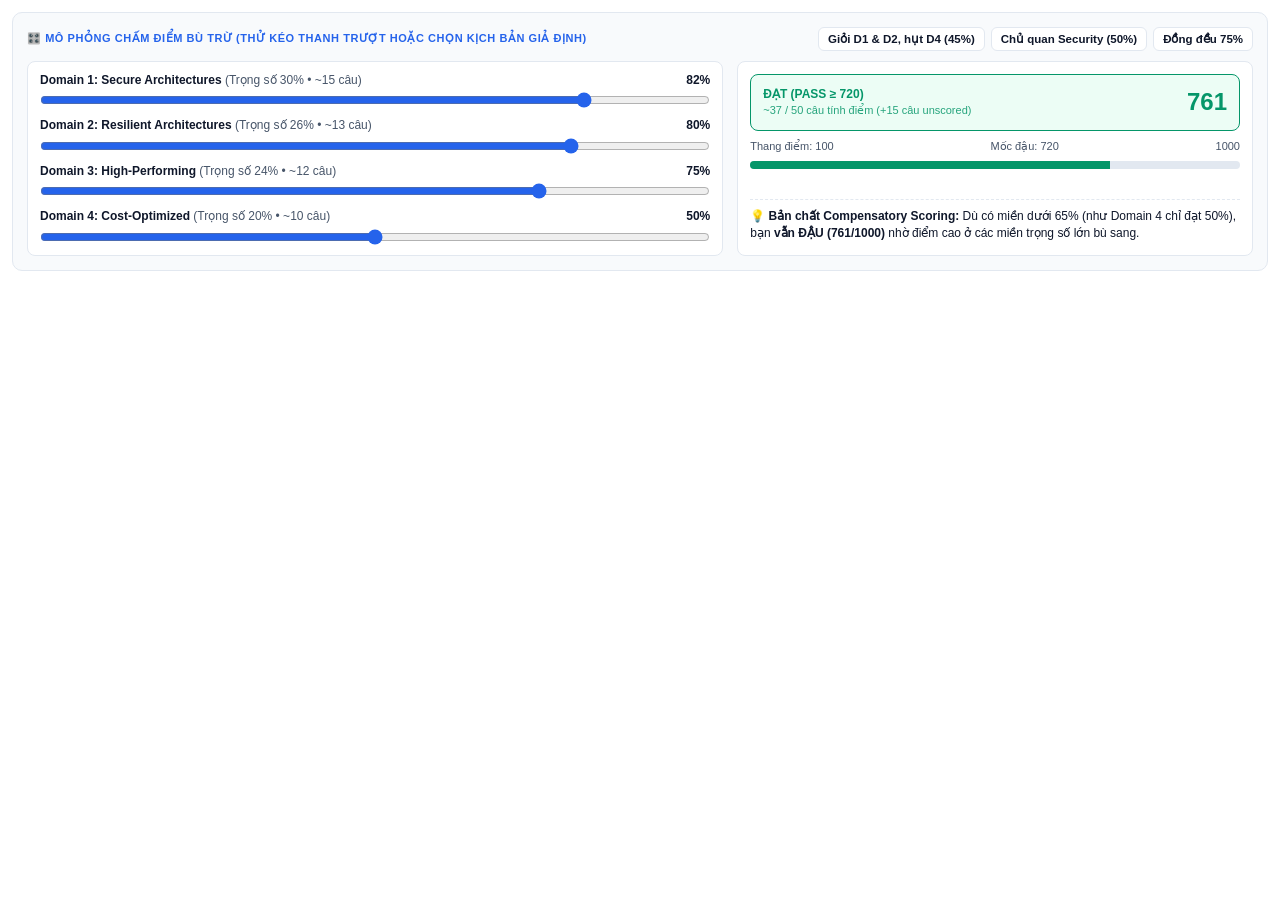
==== widgets/learning/aws-saa-c03/01-compensatory-scoring.html @ 6d4ff3fd "feat(widget): publish aws-saa-c03-01-compensatory-scoring (widgets/learning/aws-saa-c03/01-compensat" ====
﻿<!DOCTYPE html>
<html lang="vi">
<head>
  <meta charset="UTF-8" />
  <meta name="viewport" content="width=device-width, initial-scale=1.0" />
  <title>Mô phỏng Khám phá: Quy tắc Chấm điểm Bù trừ (Compensatory Scoring) SAA-C03</title>
  <link rel="stylesheet" href="../../../shared/notion-theme.css" />
  <style>
    :root {
      --bg: #ffffff;
      --surface: #f8fafc;
      --border: #e2e8f0;
      --text: #0f172a;
      --muted: #475569;
      --accent: #2563eb;
      --pass: #059669;
      --pass-bg: #ecfdf5;
      --fail: #dc2626;
      --fail-bg: #fef2f2;
    }
    @media (prefers-color-scheme: dark) {
      :root {
        --bg: #191919;
        --surface: #202020;
        --border: #2f2f2f;
        --text: #f1f5f9;
        --muted: #94a3b8;
        --accent: #60a5fa;
        --pass: #34d399;
        --pass-bg: rgba(16, 185, 129, 0.15);
        --fail: #f87171;
        --fail-bg: rgba(239, 68, 68, 0.15);
      }
    }
    * { box-sizing: border-box; margin: 0; padding: 0; }
    body {
      font-family: -apple-system, BlinkMacSystemFont, "Segoe UI", Roboto, sans-serif;
      background: var(--bg);
      color: var(--text);
      padding: 12px;
      line-height: 1.45;
    }
    .sim-card {
      border: 1px solid var(--border);
      border-radius: 10px;
      background: var(--surface);
      padding: 14px;
    }
    .top-bar {
      display: flex;
      justify-content: space-between;
      align-items: center;
      flex-wrap: wrap;
      gap: 8px;
      margin-bottom: 10px;
    }
    .eyebrow {
      font-size: 11px;
      font-weight: 700;
      text-transform: uppercase;
      letter-spacing: 0.05em;
      color: var(--accent);
    }
    .presets {
      display: flex;
      flex-wrap: wrap;
      gap: 6px;
    }
    .preset-btn {
      font-size: 11.5px;
      padding: 4px 9px;
      border-radius: 6px;
      border: 1px solid var(--border);
      background: var(--bg);
      color: var(--text);
      cursor: pointer;
      font-weight: 600;
    }
    .preset-btn:hover {
      border-color: var(--accent);
      color: var(--accent);
    }
    .grid {
      display: grid;
      grid-template-columns: 1.35fr 1fr;
      gap: 14px;
      align-items: stretch;
    }
    @media (max-width: 640px) {
      .grid { grid-template-columns: 1fr; }
    }
    .sliders-box {
      background: var(--bg);
      border: 1px solid var(--border);
      border-radius: 8px;
      padding: 10px 12px;
      display: flex;
      flex-direction: column;
      gap: 9px;
    }
    .domain-row {
      display: flex;
      flex-direction: column;
      gap: 3px;
    }
    .domain-label {
      display: flex;
      justify-content: space-between;
      font-size: 12px;
      font-weight: 600;
    }
    .domain-weight {
      color: var(--muted);
      font-weight: 500;
    }
    input[type="range"] {
      width: 100%;
      accent-color: var(--accent);
      cursor: pointer;
    }
    .result-box {
      background: var(--bg);
      border: 1px solid var(--border);
      border-radius: 8px;
      padding: 12px;
      display: flex;
      flex-direction: column;
      justify-content: space-between;
    }
    .score-banner {
      padding: 10px 12px;
      border-radius: 8px;
      display: flex;
      justify-content: space-between;
      align-items: center;
      margin-bottom: 8px;
    }
    .score-banner.pass {
      background: var(--pass-bg);
      border: 1px solid var(--pass);
      color: var(--pass);
    }
    .score-banner.fail {
      background: var(--fail-bg);
      border: 1px solid var(--fail);
      color: var(--fail);
    }
    .score-num {
      font-size: 24px;
      font-weight: 800;
    }
    .score-status {
      font-size: 12px;
      font-weight: 700;
      text-transform: uppercase;
    }
    .meter-track {
      height: 8px;
      background: var(--border);
      border-radius: 999px;
      position: relative;
      overflow: hidden;
      margin-bottom: 10px;
    }
    .meter-fill {
      height: 100%;
      transition: width 0.2s ease;
    }
    .threshold-note {
      font-size: 11px;
      color: var(--muted);
      margin-bottom: 6px;
      display: flex;
      justify-content: space-between;
    }
    .insight {
      font-size: 12px;
      color: var(--text);
      border-top: 1px dashed var(--border);
      padding-top: 8px;
    }
  </style>
</head>
<body>
  <div class="sim-card">
    <div class="top-bar">
      <span class="eyebrow">🎛️ Mô phỏng Chấm điểm Bù trừ (Thử kéo thanh trượt hoặc chọn kịch bản giả định)</span>
      <div class="presets">
        <button class="preset-btn" type="button" onclick="applyPreset(85, 82, 75, 45)">Giỏi D1 & D2, hụt D4 (45%)</button>
        <button class="preset-btn" type="button" onclick="applyPreset(50, 58, 85, 90)">Chủ quan Security (50%)</button>
        <button class="preset-btn" type="button" onclick="applyPreset(75, 75, 75, 75)">Đồng đều 75%</button>
      </div>
    </div>

    <div class="grid">
      <div class="sliders-box">
        <div class="domain-row">
          <div class="domain-label">
            <span>Domain 1: Secure Architectures <span class="domain-weight">(Trọng số 30% • ~15 câu)</span></span>
            <span id="val1">82%</span>
          </div>
          <input type="range" id="d1" min="0" max="100" value="82" oninput="updateScore()" />
        </div>
        <div class="domain-row">
          <div class="domain-label">
            <span>Domain 2: Resilient Architectures <span class="domain-weight">(Trọng số 26% • ~13 câu)</span></span>
            <span id="val2">80%</span>
          </div>
          <input type="range" id="d2" min="0" max="100" value="80" oninput="updateScore()" />
        </div>
        <div class="domain-row">
          <div class="domain-label">
            <span>Domain 3: High-Performing <span class="domain-weight">(Trọng số 24% • ~12 câu)</span></span>
            <span id="val3">75%</span>
          </div>
          <input type="range" id="d3" min="0" max="100" value="75" oninput="updateScore()" />
        </div>
        <div class="domain-row">
          <div class="domain-label">
            <span>Domain 4: Cost-Optimized <span class="domain-weight">(Trọng số 20% • ~10 câu)</span></span>
            <span id="val4">50%</span>
          </div>
          <input type="range" id="d4" min="0" max="100" value="50" oninput="updateScore()" />
        </div>
      </div>

      <div class="result-box">
        <div>
          <div class="score-banner pass" id="banner">
            <div>
              <div class="score-status" id="statusText">ĐẠT (PASS ≥ 720)</div>
              <div style="font-size:11px; opacity:0.85;" id="correctCount">~37 / 50 câu tính điểm (+15 câu khảo sát ẩn)</div>
            </div>
            <div class="score-num" id="scaledScore">759</div>
          </div>

          <div class="threshold-note">
            <span>Thang điểm: 100</span>
            <span>Mốc đậu: 720</span>
            <span>1000</span>
          </div>
          <div class="meter-track">
            <div class="meter-fill" id="meterFill" style="width: 75.9%; background: var(--pass);"></div>
          </div>
        </div>

        <div class="insight" id="insightText"></div>
      </div>
    </div>
  </div>

  <script>
    function applyPreset(v1, v2, v3, v4) {
      document.getElementById("d1").value = v1;
      document.getElementById("d2").value = v2;
      document.getElementById("d3").value = v3;
      document.getElementById("d4").value = v4;
      updateScore();
    }

    function updateScore() {
      const p1 = Number(document.getElementById("d1").value);
      const p2 = Number(document.getElementById("d2").value);
      const p3 = Number(document.getElementById("d3").value);
      const p4 = Number(document.getElementById("d4").value);

      document.getElementById("val1").textContent = p1 + "%";
      document.getElementById("val2").textContent = p2 + "%";
      document.getElementById("val3").textContent = p3 + "%";
      document.getElementById("val4").textContent = p4 + "%";

      const weightedPct = (p1 * 0.30) + (p2 * 0.26) + (p3 * 0.24) + (p4 * 0.20);
      const scaled = Math.round(100 + (weightedPct / 100) * 900);
      const approxCorrect = Math.round((weightedPct / 100) * 50);
      const passed = scaled >= 720;

      const banner = document.getElementById("banner");
      banner.className = "score-banner " + (passed ? "pass" : "fail");
      document.getElementById("scaledScore").textContent = scaled;
      document.getElementById("statusText").textContent = passed ? "ĐẠT (PASS ≥ 720)" : "CHƯA ĐẠT (< 720)";
      document.getElementById("correctCount").textContent = `~${approxCorrect} / 50 câu tính điểm (+15 câu unscored)`;

      const fill = document.getElementById("meterFill");
      fill.style.width = ((scaled - 100) / 900 * 100).toFixed(1) + "%";
      fill.style.background = passed ? "var(--pass)" : "var(--fail)";

      const insight = document.getElementById("insightText");
      if (passed && (p1 < 65 || p2 < 65 || p3 < 65 || p4 < 65)) {
        insight.innerHTML = `💡 <b>Bản chất Compensatory Scoring:</b> Dù có miền dưới 65% (như Domain 4 chỉ đạt ${p4}%), bạn <b>vẫn ĐẬU (${scaled}/1000)</b> nhờ điểm cao ở các miền trọng số lớn bù sang.`;
      } else if (!passed && (p3 >= 80 || p4 >= 80)) {
        insight.innerHTML = `⚠️ <b>Cảnh báo chiến thuật:</b> Dù làm tốt phần Hiệu năng/Chi phí, nhưng để mất điểm ở <b>Security (30%) & Resilience (26%)</b> khiến tổng điểm tụt xuống <b>${scaled}/1000</b>.`;
      } else if (passed) {
        insight.innerHTML = `✅ <b>An toàn vượt chuẩn:</b> Riêng 2 miền <b>Security + Resilience</b> đã đóng góp <b>${((p1*0.3 + p2*0.26)).toFixed(1)}%</b> trên tổng <b>${weightedPct.toFixed(1)}%</b> toàn bài.`;
      } else {
        insight.innerHTML = `🎯 Cần thêm khoảng <b>${Math.max(1, Math.ceil(((620/900)*100 - weightedPct)/2))} câu đúng</b> ở nhóm Security (Ch.04, 25–27) hoặc Resilience (Ch.08, 10, 17) để chạm mốc 720.`;
      }
    }

    updateScore();
  </script>
</body>
</html>
---- shared/notion-theme.css ----
/* 
 * Notion-Compatible Semantic Theme Tokens
 * Works seamlessly in:
 *   1. Notion /embed blocks (Light #FFFFFF & Dark #191919)
 *   2. Standalone Browser / GitHub Pages
 *   3. Antigravity <agent-embed> inline chat widgets
 */
html {
  --background: #f7f6f3;
  --content: #ffffff;
  --card: #ffffff;
  --sidebar: #f1f1ef;
  --border: #e3e2de;
  --foreground: #37352f;
  --muted-foreground: #787774;
  --placeholder: #9b9a97;
  --primary: #2383e2;
  --primary-foreground: #ffffff;
  --secondary: #f1f1ef;
  --secondary-foreground: #37352f;
  --accent: #e8f3fc;
  font-family: ui-sans-serif, -apple-system, BlinkMacSystemFont, "Segoe UI", Helvetica, Arial, sans-serif;
}

@media (prefers-color-scheme: dark) {
  html:not(.light) {
    --background: #191919;
    --content: #202020;
    --card: #202020;
    --sidebar: #191919;
    --border: #2f2f2f;
    --foreground: #ffffffcf;
    --muted-foreground: #9b9a97;
    --placeholder: #6e6e6e;
    --primary: #2383e2;
    --primary-foreground: #ffffff;
    --secondary: #2c2c2c;
    --secondary-foreground: #ffffffcf;
    --accent: #1d354d;
  }
}

html.dark {
  --background: #191919;
  --content: #202020;
  --card: #202020;
  --sidebar: #191919;
  --border: #2f2f2f;
  --foreground: #ffffffcf;
  --muted-foreground: #9b9a97;
  --placeholder: #6e6e6e;
  --primary: #2383e2;
  --primary-foreground: #ffffff;
  --secondary: #2c2c2c;
  --secondary-foreground: #ffffffcf;
  --accent: #1d354d;
}
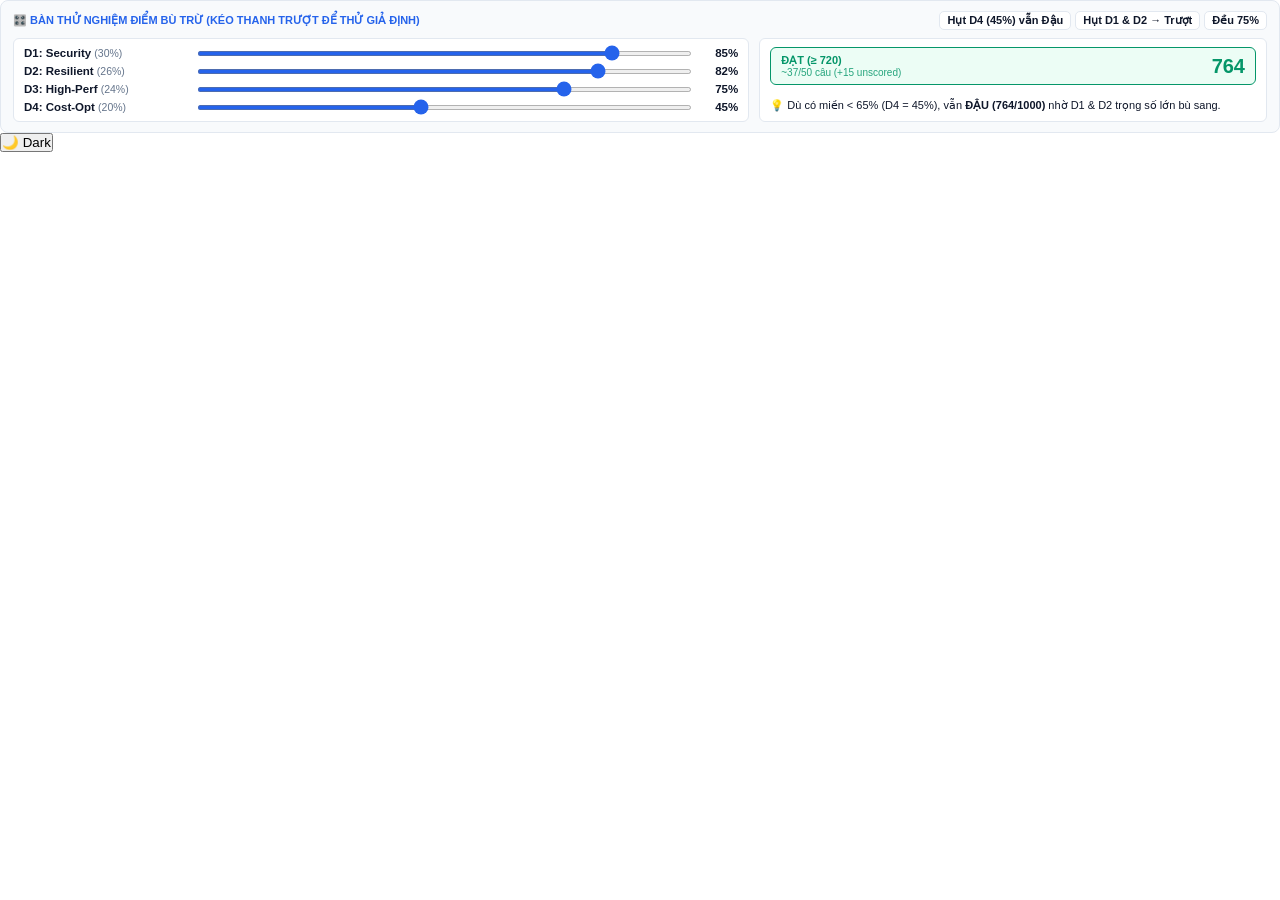
==== commit f19149b5: "feat(widget): publish aws-saa-c03-01-compensatory-scoring (widgets/learning/aws-saa-c03/01-compensat" ====
--- a/widgets/learning/aws-saa-c03/01-compensatory-scoring.html
+++ b/widgets/learning/aws-saa-c03/01-compensatory-scoring.html
@@ -3,15 +3,14 @@
 <head>
   <meta charset="UTF-8" />
   <meta name="viewport" content="width=device-width, initial-scale=1.0" />
-  <title>Mô phỏng Khám phá: Quy tắc Chấm điểm Bù trừ (Compensatory Scoring) SAA-C03</title>
-  <link rel="stylesheet" href="../../../shared/notion-theme.css" />
+  <title>Mô phỏng Chấm điểm Bù trừ (Compensatory Scoring) SAA-C03</title>
   <style>
     :root {
       --bg: #ffffff;
       --surface: #f8fafc;
       --border: #e2e8f0;
       --text: #0f172a;
-      --muted: #475569;
+      --muted: #64748b;
       --accent: #2563eb;
       --pass: #059669;
       --pass-bg: #ecfdf5;
@@ -33,43 +32,42 @@
       }
     }
     * { box-sizing: border-box; margin: 0; padding: 0; }
-    body {
+    html, body {
       font-family: -apple-system, BlinkMacSystemFont, "Segoe UI", Roboto, sans-serif;
       background: var(--bg);
       color: var(--text);
-      padding: 12px;
-      line-height: 1.45;
+      overflow: hidden;
+      height: 100%;
     }
     .sim-card {
       border: 1px solid var(--border);
-      border-radius: 10px;
+      border-radius: 8px;
       background: var(--surface);
-      padding: 14px;
+      padding: 10px 12px;
+      max-height: 215px;
     }
     .top-bar {
       display: flex;
       justify-content: space-between;
       align-items: center;
-      flex-wrap: wrap;
-      gap: 8px;
-      margin-bottom: 10px;
+      gap: 6px;
+      margin-bottom: 8px;
     }
     .eyebrow {
       font-size: 11px;
       font-weight: 700;
       text-transform: uppercase;
-      letter-spacing: 0.05em;
       color: var(--accent);
+      white-space: nowrap;
     }
     .presets {
       display: flex;
-      flex-wrap: wrap;
-      gap: 6px;
+      gap: 4px;
     }
     .preset-btn {
-      font-size: 11.5px;
-      padding: 4px 9px;
-      border-radius: 6px;
+      font-size: 11px;
+      padding: 2px 7px;
+      border-radius: 5px;
       border: 1px solid var(--border);
       background: var(--bg);
       color: var(--text);
@@ -82,58 +80,64 @@
     }
     .grid {
       display: grid;
-      grid-template-columns: 1.35fr 1fr;
-      gap: 14px;
+      grid-template-columns: 1.45fr 1fr;
+      gap: 10px;
       align-items: stretch;
     }
-    @media (max-width: 640px) {
-      .grid { grid-template-columns: 1fr; }
-    }
     .sliders-box {
       background: var(--bg);
       border: 1px solid var(--border);
-      border-radius: 8px;
-      padding: 10px 12px;
+      border-radius: 6px;
+      padding: 8px 10px;
       display: flex;
       flex-direction: column;
-      gap: 9px;
+      justify-content: space-between;
+      gap: 6px;
     }
     .domain-row {
-      display: flex;
-      flex-direction: column;
-      gap: 3px;
-    }
-    .domain-label {
-      display: flex;
-      justify-content: space-between;
-      font-size: 12px;
+      display: grid;
+      grid-template-columns: 165px 1fr 38px;
+      align-items: center;
+      gap: 8px;
+      font-size: 11.5px;
+    }
+    .domain-name {
       font-weight: 600;
+      white-space: nowrap;
+      overflow: hidden;
+      text-overflow: ellipsis;
     }
     .domain-weight {
       color: var(--muted);
       font-weight: 500;
+      font-size: 10.5px;
+    }
+    .domain-val {
+      text-align: right;
+      font-weight: 700;
+      font-variant-numeric: tabular-nums;
     }
     input[type="range"] {
       width: 100%;
+      height: 5px;
       accent-color: var(--accent);
       cursor: pointer;
     }
     .result-box {
       background: var(--bg);
       border: 1px solid var(--border);
-      border-radius: 8px;
-      padding: 12px;
+      border-radius: 6px;
+      padding: 8px 10px;
       display: flex;
       flex-direction: column;
       justify-content: space-between;
     }
     .score-banner {
-      padding: 10px 12px;
-      border-radius: 8px;
+      padding: 6px 10px;
+      border-radius: 6px;
       display: flex;
       justify-content: space-between;
       align-items: center;
-      margin-bottom: 8px;
     }
     .score-banner.pass {
       background: var(--pass-bg);
@@ -146,104 +150,67 @@
       color: var(--fail);
     }
     .score-num {
-      font-size: 24px;
+      font-size: 20px;
       font-weight: 800;
+      line-height: 1;
     }
     .score-status {
-      font-size: 12px;
+      font-size: 11px;
       font-weight: 700;
-      text-transform: uppercase;
-    }
-    .meter-track {
-      height: 8px;
-      background: var(--border);
-      border-radius: 999px;
-      position: relative;
-      overflow: hidden;
-      margin-bottom: 10px;
-    }
-    .meter-fill {
-      height: 100%;
-      transition: width 0.2s ease;
-    }
-    .threshold-note {
-      font-size: 11px;
-      color: var(--muted);
-      margin-bottom: 6px;
-      display: flex;
-      justify-content: space-between;
     }
     .insight {
-      font-size: 12px;
+      font-size: 11px;
       color: var(--text);
-      border-top: 1px dashed var(--border);
-      padding-top: 8px;
+      line-height: 1.35;
+      margin-top: 6px;
     }
   </style>
+  <link rel="stylesheet" href="../../../shared/notion-theme.css" />
+  <script src="../../../shared/notion-widget.js"></script>
 </head>
 <body>
   <div class="sim-card">
     <div class="top-bar">
-      <span class="eyebrow">🎛️ Mô phỏng Chấm điểm Bù trừ (Thử kéo thanh trượt hoặc chọn kịch bản giả định)</span>
+      <span class="eyebrow">🎛️ Bàn thử nghiệm điểm bù trừ (Kéo thanh trượt để thử giả định)</span>
       <div class="presets">
-        <button class="preset-btn" type="button" onclick="applyPreset(85, 82, 75, 45)">Giỏi D1 & D2, hụt D4 (45%)</button>
-        <button class="preset-btn" type="button" onclick="applyPreset(50, 58, 85, 90)">Chủ quan Security (50%)</button>
-        <button class="preset-btn" type="button" onclick="applyPreset(75, 75, 75, 75)">Đồng đều 75%</button>
+        <button class="preset-btn" type="button" onclick="applyPreset(85, 82, 75, 45)">Hụt D4 (45%) vẫn Đậu</button>
+        <button class="preset-btn" type="button" onclick="applyPreset(50, 58, 85, 90)">Hụt D1 & D2 → Trượt</button>
+        <button class="preset-btn" type="button" onclick="applyPreset(75, 75, 75, 75)">Đều 75%</button>
       </div>
     </div>
 
     <div class="grid">
       <div class="sliders-box">
         <div class="domain-row">
-          <div class="domain-label">
-            <span>Domain 1: Secure Architectures <span class="domain-weight">(Trọng số 30% • ~15 câu)</span></span>
-            <span id="val1">82%</span>
+          <span class="domain-name">D1: Security <span class="domain-weight">(30%)</span></span>
+          <input type="range" id="d1" min="0" max="100" value="85" oninput="updateScore()" />
+          <span class="domain-val" id="val1">85%</span>
+        </div>
+        <div class="domain-row">
+          <span class="domain-name">D2: Resilient <span class="domain-weight">(26%)</span></span>
+          <input type="range" id="d2" min="0" max="100" value="82" oninput="updateScore()" />
+          <span class="domain-val" id="val2">82%</span>
+        </div>
+        <div class="domain-row">
+          <span class="domain-name">D3: High-Perf <span class="domain-weight">(24%)</span></span>
+          <input type="range" id="d3" min="0" max="100" value="75" oninput="updateScore()" />
+          <span class="domain-val" id="val3">75%</span>
+        </div>
+        <div class="domain-row">
+          <span class="domain-name">D4: Cost-Opt <span class="domain-weight">(20%)</span></span>
+          <input type="range" id="d4" min="0" max="100" value="45" oninput="updateScore()" />
+          <span class="domain-val" id="val4">45%</span>
+        </div>
+      </div>
+
+      <div class="result-box">
+        <div class="score-banner pass" id="banner">
+          <div>
+            <div class="score-status" id="statusText">ĐẠT (PASS ≥ 720)</div>
+            <div style="font-size:10px; opacity:0.85;" id="correctCount">~37 / 50 câu tính điểm</div>
           </div>
-          <input type="range" id="d1" min="0" max="100" value="82" oninput="updateScore()" />
-        </div>
-        <div class="domain-row">
-          <div class="domain-label">
-            <span>Domain 2: Resilient Architectures <span class="domain-weight">(Trọng số 26% • ~13 câu)</span></span>
-            <span id="val2">80%</span>
-          </div>
-          <input type="range" id="d2" min="0" max="100" value="80" oninput="updateScore()" />
-        </div>
-        <div class="domain-row">
-          <div class="domain-label">
-            <span>Domain 3: High-Performing <span class="domain-weight">(Trọng số 24% • ~12 câu)</span></span>
-            <span id="val3">75%</span>
-          </div>
-          <input type="range" id="d3" min="0" max="100" value="75" oninput="updateScore()" />
-        </div>
-        <div class="domain-row">
-          <div class="domain-label">
-            <span>Domain 4: Cost-Optimized <span class="domain-weight">(Trọng số 20% • ~10 câu)</span></span>
-            <span id="val4">50%</span>
-          </div>
-          <input type="range" id="d4" min="0" max="100" value="50" oninput="updateScore()" />
-        </div>
-      </div>
-
-      <div class="result-box">
-        <div>
-          <div class="score-banner pass" id="banner">
-            <div>
-              <div class="score-status" id="statusText">ĐẠT (PASS ≥ 720)</div>
-              <div style="font-size:11px; opacity:0.85;" id="correctCount">~37 / 50 câu tính điểm (+15 câu khảo sát ẩn)</div>
-            </div>
-            <div class="score-num" id="scaledScore">759</div>
-          </div>
-
-          <div class="threshold-note">
-            <span>Thang điểm: 100</span>
-            <span>Mốc đậu: 720</span>
-            <span>1000</span>
-          </div>
-          <div class="meter-track">
-            <div class="meter-fill" id="meterFill" style="width: 75.9%; background: var(--pass);"></div>
-          </div>
-        </div>
-
+          <div class="score-num" id="scaledScore">764</div>
+        </div>
         <div class="insight" id="insightText"></div>
       </div>
     </div>
@@ -277,22 +244,16 @@
       const banner = document.getElementById("banner");
       banner.className = "score-banner " + (passed ? "pass" : "fail");
       document.getElementById("scaledScore").textContent = scaled;
-      document.getElementById("statusText").textContent = passed ? "ĐẠT (PASS ≥ 720)" : "CHƯA ĐẠT (< 720)";
-      document.getElementById("correctCount").textContent = `~${approxCorrect} / 50 câu tính điểm (+15 câu unscored)`;
-
-      const fill = document.getElementById("meterFill");
-      fill.style.width = ((scaled - 100) / 900 * 100).toFixed(1) + "%";
-      fill.style.background = passed ? "var(--pass)" : "var(--fail)";
+      document.getElementById("statusText").textContent = passed ? "ĐẠT (≥ 720)" : "CHƯA ĐẠT (< 720)";
+      document.getElementById("correctCount").textContent = `~${approxCorrect}/50 câu (+15 unscored)`;
 
       const insight = document.getElementById("insightText");
       if (passed && (p1 < 65 || p2 < 65 || p3 < 65 || p4 < 65)) {
-        insight.innerHTML = `💡 <b>Bản chất Compensatory Scoring:</b> Dù có miền dưới 65% (như Domain 4 chỉ đạt ${p4}%), bạn <b>vẫn ĐẬU (${scaled}/1000)</b> nhờ điểm cao ở các miền trọng số lớn bù sang.`;
+        insight.innerHTML = `💡 Dù có miền < 65% (D4 = ${p4}%), vẫn <b>ĐẬU (${scaled}/1000)</b> nhờ D1 & D2 trọng số lớn bù sang.`;
       } else if (!passed && (p3 >= 80 || p4 >= 80)) {
-        insight.innerHTML = `⚠️ <b>Cảnh báo chiến thuật:</b> Dù làm tốt phần Hiệu năng/Chi phí, nhưng để mất điểm ở <b>Security (30%) & Resilience (26%)</b> khiến tổng điểm tụt xuống <b>${scaled}/1000</b>.`;
-      } else if (passed) {
-        insight.innerHTML = `✅ <b>An toàn vượt chuẩn:</b> Riêng 2 miền <b>Security + Resilience</b> đã đóng góp <b>${((p1*0.3 + p2*0.26)).toFixed(1)}%</b> trên tổng <b>${weightedPct.toFixed(1)}%</b> toàn bài.`;
+        insight.innerHTML = `⚠️ Dù D3/D4 cao nhưng hụt <b>D1 (30%) & D2 (26%)</b> khiến tổng điểm tụt còn <b>${scaled}/1000</b>.`;
       } else {
-        insight.innerHTML = `🎯 Cần thêm khoảng <b>${Math.max(1, Math.ceil(((620/900)*100 - weightedPct)/2))} câu đúng</b> ở nhóm Security (Ch.04, 25–27) hoặc Resilience (Ch.08, 10, 17) để chạm mốc 720.`;
+        insight.innerHTML = `🎯 D1 + D2 đóng góp <b>${(p1*0.3 + p2*0.26).toFixed(1)}%</b> / tổng <b>${weightedPct.toFixed(1)}%</b> toàn bài (Mốc đậu: 720).`;
       }
     }
 
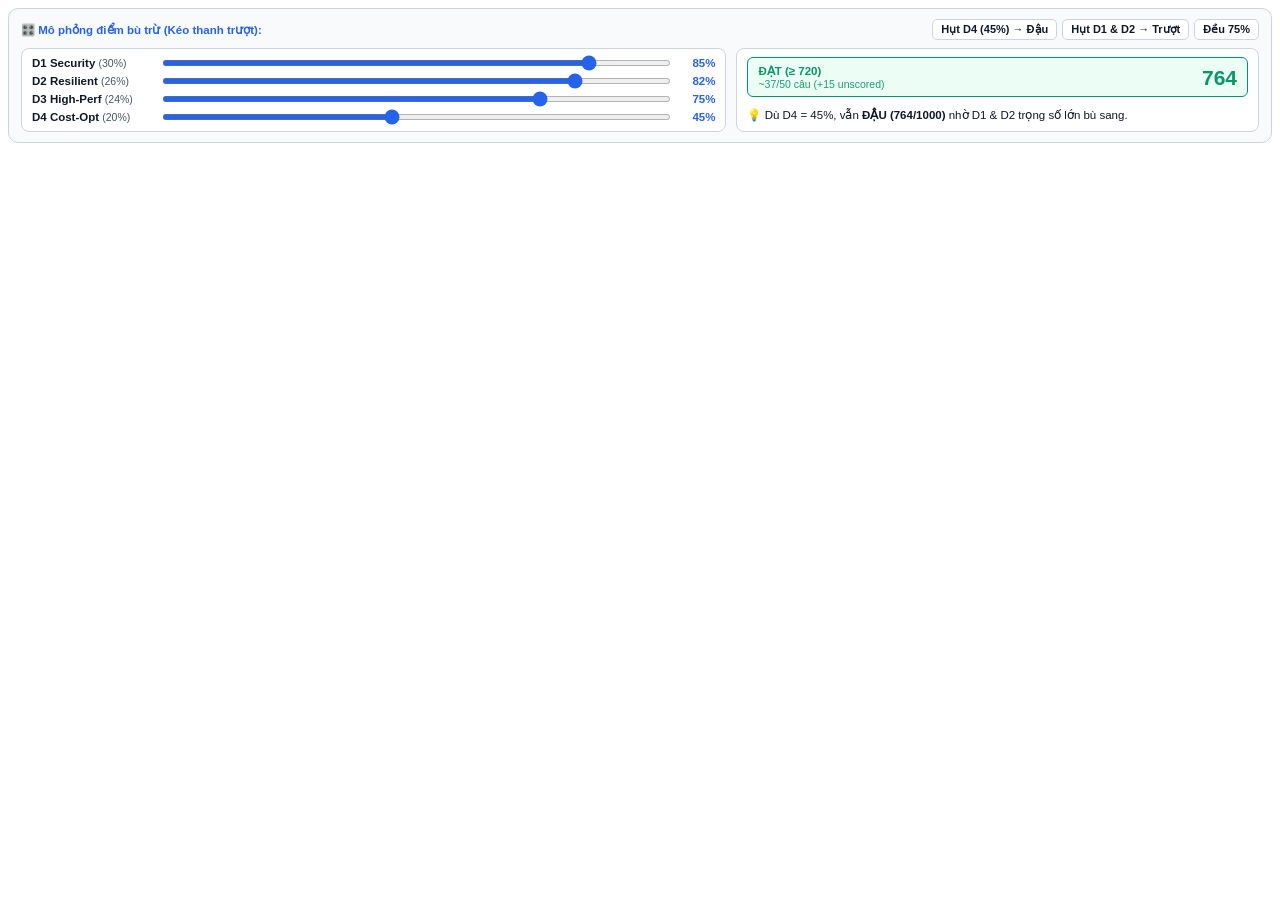
==== commit 54fd7b7c: "feat(widget): publish aws-saa-c03-01-compensatory-scoring (widgets/learning/aws-saa-c03/01-compensat" ====
--- a/widgets/learning/aws-saa-c03/01-compensatory-scoring.html
+++ b/widgets/learning/aws-saa-c03/01-compensatory-scoring.html
@@ -1,93 +1,97 @@
 ﻿<!DOCTYPE html>
 <html lang="vi">
 <head>
+  <link rel="stylesheet" href="../../../shared/notion-theme.css" />
+  <script src="../../../shared/notion-widget.js"></script>
   <meta charset="UTF-8" />
   <meta name="viewport" content="width=device-width, initial-scale=1.0" />
   <title>Mô phỏng Chấm điểm Bù trừ (Compensatory Scoring) SAA-C03</title>
   <style>
     :root {
-      --bg: #ffffff;
-      --surface: #f8fafc;
-      --border: #e2e8f0;
-      --text: #0f172a;
-      --muted: #64748b;
-      --accent: #2563eb;
-      --pass: #059669;
-      --pass-bg: #ecfdf5;
-      --fail: #dc2626;
-      --fail-bg: #fef2f2;
+      --w-bg: #ffffff;
+      --w-surface: #f8fafc;
+      --w-border: #cbd5e1;
+      --w-text: #0f172a;
+      --w-muted: #475569;
+      --w-accent: #2563eb;
+      --w-pass: #059669;
+      --w-pass-bg: #ecfdf5;
+      --w-fail: #dc2626;
+      --w-fail-bg: #fef2f2;
     }
     @media (prefers-color-scheme: dark) {
       :root {
-        --bg: #191919;
-        --surface: #202020;
-        --border: #2f2f2f;
-        --text: #f1f5f9;
-        --muted: #94a3b8;
-        --accent: #60a5fa;
-        --pass: #34d399;
-        --pass-bg: rgba(16, 185, 129, 0.15);
-        --fail: #f87171;
-        --fail-bg: rgba(239, 68, 68, 0.15);
+        --w-bg: #191919;
+        --w-surface: #222222;
+        --w-border: #383838;
+        --w-text: #f1f5f9;
+        --w-muted: #94a3b8;
+        --w-accent: #60a5fa;
+        --w-pass: #34d399;
+        --w-pass-bg: rgba(16, 185, 129, 0.16);
+        --w-fail: #f87171;
+        --w-fail-bg: rgba(239, 68, 68, 0.16);
       }
     }
     * { box-sizing: border-box; margin: 0; padding: 0; }
     html, body {
       font-family: -apple-system, BlinkMacSystemFont, "Segoe UI", Roboto, sans-serif;
-      background: var(--bg);
-      color: var(--text);
-      overflow: hidden;
-      height: 100%;
+      background: var(--w-bg);
+      color: var(--w-text);
+      padding: 4px;
     }
     .sim-card {
-      border: 1px solid var(--border);
-      border-radius: 8px;
-      background: var(--surface);
+      border: 1px solid var(--w-border);
+      border-radius: 10px;
+      background: var(--w-surface);
       padding: 10px 12px;
-      max-height: 215px;
     }
     .top-bar {
       display: flex;
       justify-content: space-between;
       align-items: center;
+      flex-wrap: wrap;
       gap: 6px;
       margin-bottom: 8px;
     }
     .eyebrow {
-      font-size: 11px;
+      font-size: 11.5px;
       font-weight: 700;
-      text-transform: uppercase;
-      color: var(--accent);
-      white-space: nowrap;
+      color: var(--w-accent);
     }
     .presets {
       display: flex;
-      gap: 4px;
+      flex-wrap: wrap;
+      gap: 5px;
     }
     .preset-btn {
       font-size: 11px;
-      padding: 2px 7px;
+      padding: 3px 8px;
       border-radius: 5px;
-      border: 1px solid var(--border);
-      background: var(--bg);
-      color: var(--text);
+      border: 1px solid var(--w-border);
+      background: var(--w-bg);
+      color: var(--w-text);
       cursor: pointer;
       font-weight: 600;
+      transition: all 0.15s ease;
     }
     .preset-btn:hover {
-      border-color: var(--accent);
-      color: var(--accent);
+      border-color: var(--w-accent);
+      color: var(--w-accent);
     }
     .grid {
       display: grid;
-      grid-template-columns: 1.45fr 1fr;
+      grid-template-columns: 1.35fr 1fr;
       gap: 10px;
       align-items: stretch;
     }
+    @media (max-width: 500px) {
+      .grid { grid-template-columns: 1fr; }
+    }
     .sliders-box {
-      background: var(--bg);
-      border: 1px solid var(--border);
-      border-radius: 6px;
+      background: var(--w-bg);
+      border: 1px solid var(--w-border);
+      border-radius: 8px;
       padding: 8px 10px;
       display: flex;
       flex-direction: column;
@@ -96,7 +100,7 @@
     }
     .domain-row {
       display: grid;
-      grid-template-columns: 165px 1fr 38px;
+      grid-template-columns: 122px 1fr 36px;
       align-items: center;
       gap: 8px;
       font-size: 11.5px;
@@ -104,29 +108,28 @@
     .domain-name {
       font-weight: 600;
       white-space: nowrap;
-      overflow: hidden;
-      text-overflow: ellipsis;
     }
     .domain-weight {
-      color: var(--muted);
+      color: var(--w-muted);
       font-weight: 500;
       font-size: 10.5px;
     }
     .domain-val {
       text-align: right;
       font-weight: 700;
+      color: var(--w-accent);
       font-variant-numeric: tabular-nums;
     }
     input[type="range"] {
       width: 100%;
-      height: 5px;
-      accent-color: var(--accent);
+      height: 6px;
+      accent-color: var(--w-accent);
       cursor: pointer;
     }
     .result-box {
-      background: var(--bg);
-      border: 1px solid var(--border);
-      border-radius: 6px;
+      background: var(--w-bg);
+      border: 1px solid var(--w-border);
+      border-radius: 8px;
       padding: 8px 10px;
       display: flex;
       flex-direction: column;
@@ -140,40 +143,38 @@
       align-items: center;
     }
     .score-banner.pass {
-      background: var(--pass-bg);
-      border: 1px solid var(--pass);
-      color: var(--pass);
+      background: var(--w-pass-bg);
+      border: 1px solid var(--w-pass);
+      color: var(--w-pass);
     }
     .score-banner.fail {
-      background: var(--fail-bg);
-      border: 1px solid var(--fail);
-      color: var(--fail);
+      background: var(--w-fail-bg);
+      border: 1px solid var(--w-fail);
+      color: var(--w-fail);
     }
     .score-num {
-      font-size: 20px;
+      font-size: 21px;
       font-weight: 800;
       line-height: 1;
     }
     .score-status {
-      font-size: 11px;
+      font-size: 11.5px;
       font-weight: 700;
     }
     .insight {
-      font-size: 11px;
-      color: var(--text);
-      line-height: 1.35;
+      font-size: 11.5px;
+      color: var(--w-text);
+      line-height: 1.4;
       margin-top: 6px;
     }
   </style>
-  <link rel="stylesheet" href="../../../shared/notion-theme.css" />
-  <script src="../../../shared/notion-widget.js"></script>
 </head>
 <body>
   <div class="sim-card">
     <div class="top-bar">
-      <span class="eyebrow">🎛️ Bàn thử nghiệm điểm bù trừ (Kéo thanh trượt để thử giả định)</span>
+      <span class="eyebrow">🎛️ Mô phỏng điểm bù trừ (Kéo thanh trượt):</span>
       <div class="presets">
-        <button class="preset-btn" type="button" onclick="applyPreset(85, 82, 75, 45)">Hụt D4 (45%) vẫn Đậu</button>
+        <button class="preset-btn" type="button" onclick="applyPreset(85, 82, 75, 45)">Hụt D4 (45%) → Đậu</button>
         <button class="preset-btn" type="button" onclick="applyPreset(50, 58, 85, 90)">Hụt D1 & D2 → Trượt</button>
         <button class="preset-btn" type="button" onclick="applyPreset(75, 75, 75, 75)">Đều 75%</button>
       </div>
@@ -182,22 +183,22 @@
     <div class="grid">
       <div class="sliders-box">
         <div class="domain-row">
-          <span class="domain-name">D1: Security <span class="domain-weight">(30%)</span></span>
+          <span class="domain-name">D1 Security <span class="domain-weight">(30%)</span></span>
           <input type="range" id="d1" min="0" max="100" value="85" oninput="updateScore()" />
           <span class="domain-val" id="val1">85%</span>
         </div>
         <div class="domain-row">
-          <span class="domain-name">D2: Resilient <span class="domain-weight">(26%)</span></span>
+          <span class="domain-name">D2 Resilient <span class="domain-weight">(26%)</span></span>
           <input type="range" id="d2" min="0" max="100" value="82" oninput="updateScore()" />
           <span class="domain-val" id="val2">82%</span>
         </div>
         <div class="domain-row">
-          <span class="domain-name">D3: High-Perf <span class="domain-weight">(24%)</span></span>
+          <span class="domain-name">D3 High-Perf <span class="domain-weight">(24%)</span></span>
           <input type="range" id="d3" min="0" max="100" value="75" oninput="updateScore()" />
           <span class="domain-val" id="val3">75%</span>
         </div>
         <div class="domain-row">
-          <span class="domain-name">D4: Cost-Opt <span class="domain-weight">(20%)</span></span>
+          <span class="domain-name">D4 Cost-Opt <span class="domain-weight">(20%)</span></span>
           <input type="range" id="d4" min="0" max="100" value="45" oninput="updateScore()" />
           <span class="domain-val" id="val4">45%</span>
         </div>
@@ -206,8 +207,8 @@
       <div class="result-box">
         <div class="score-banner pass" id="banner">
           <div>
-            <div class="score-status" id="statusText">ĐẠT (PASS ≥ 720)</div>
-            <div style="font-size:10px; opacity:0.85;" id="correctCount">~37 / 50 câu tính điểm</div>
+            <div class="score-status" id="statusText">ĐẠT (≥ 720)</div>
+            <div style="font-size:10.5px; opacity:0.9;" id="correctCount">~37/50 câu (+15 unscored)</div>
           </div>
           <div class="score-num" id="scaledScore">764</div>
         </div>
@@ -249,9 +250,9 @@
 
       const insight = document.getElementById("insightText");
       if (passed && (p1 < 65 || p2 < 65 || p3 < 65 || p4 < 65)) {
-        insight.innerHTML = `💡 Dù có miền < 65% (D4 = ${p4}%), vẫn <b>ĐẬU (${scaled}/1000)</b> nhờ D1 & D2 trọng số lớn bù sang.`;
+        insight.innerHTML = `💡 Dù D4 = ${p4}%, vẫn <b>ĐẬU (${scaled}/1000)</b> nhờ D1 & D2 trọng số lớn bù sang.`;
       } else if (!passed && (p3 >= 80 || p4 >= 80)) {
-        insight.innerHTML = `⚠️ Dù D3/D4 cao nhưng hụt <b>D1 (30%) & D2 (26%)</b> khiến tổng điểm tụt còn <b>${scaled}/1000</b>.`;
+        insight.innerHTML = `⚠️ Dù D3/D4 cao nhưng hụt <b>D1 (30%) & D2 (26%)</b> khiến điểm tụt còn <b>${scaled}/1000</b>.`;
       } else {
         insight.innerHTML = `🎯 D1 + D2 đóng góp <b>${(p1*0.3 + p2*0.26).toFixed(1)}%</b> / tổng <b>${weightedPct.toFixed(1)}%</b> toàn bài (Mốc đậu: 720).`;
       }
--- a/shared/notion-theme.css
+++ b/shared/notion-theme.css
@@ -18,7 +18,8 @@
   --primary-foreground: #ffffff;
   --secondary: #f1f1ef;
   --secondary-foreground: #37352f;
-  --accent: #e8f3fc;
+  --accent: #2563eb;
+  --accent-bg: #e8f3fc;
   font-family: ui-sans-serif, -apple-system, BlinkMacSystemFont, "Segoe UI", Helvetica, Arial, sans-serif;
 }
 
@@ -36,7 +37,8 @@
     --primary-foreground: #ffffff;
     --secondary: #2c2c2c;
     --secondary-foreground: #ffffffcf;
-    --accent: #1d354d;
+    --accent: #60a5fa;
+    --accent-bg: #1d354d;
   }
 }
 
@@ -53,5 +55,6 @@
   --primary-foreground: #ffffff;
   --secondary: #2c2c2c;
   --secondary-foreground: #ffffffcf;
-  --accent: #1d354d;
+  --accent: #60a5fa;
+  --accent-bg: #1d354d;
 }
